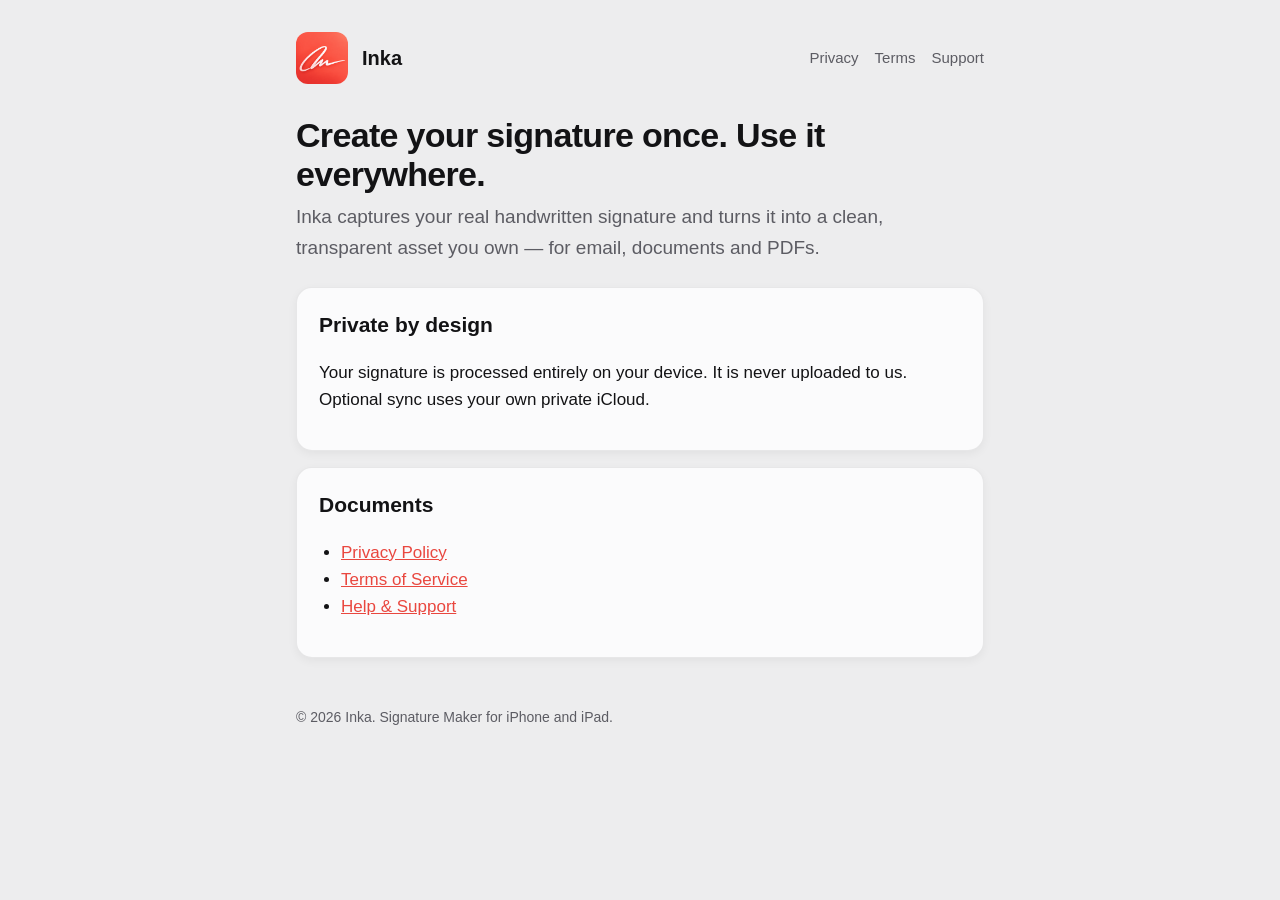
==== index.html @ 5f630275 "Add Inka legal and support pages Co-Authored-By: Claude Fable 5.1 <noreply@anthropic.com>" ====
<!doctype html><html lang="en"><head><meta charset="utf-8"><meta name="viewport" content="width=device-width,initial-scale=1"><link rel="stylesheet" href="style.css"><link rel="icon" href="icon.png"><title>Inka — Signature Maker</title></head><body><main><header><img src="icon.png" alt=""><a href="index.html">Inka</a><nav><a href="privacy.html">Privacy</a><a href="terms.html">Terms</a><a href="support.html">Support</a></nav></header>
<h1>Create your signature once. Use it everywhere.</h1>
<p class="lede">Inka captures your real handwritten signature and turns it into a clean, transparent asset you own — for email, documents and PDFs.</p>
<div class="card"><h2>Private by design</h2><p>Your signature is processed entirely on your device. It is never uploaded to us. Optional sync uses your own private iCloud.</p></div>
<div class="card"><h2>Documents</h2><ul><li><a href="privacy.html">Privacy Policy</a></li><li><a href="terms.html">Terms of Service</a></li><li><a href="support.html">Help &amp; Support</a></li></ul></div>
<footer>© 2026 Inka. Signature Maker for iPhone and iPad.</footer></main></body></html>
---- style.css ----
:root{--ground:#EDEDEE;--surface:#FBFBFC;--text:#131315;--muted:#5C5C63;--line:rgba(0,0,0,.08);--coral:#E9473F;--vault:#7C3AED}
@media (prefers-color-scheme:dark){:root{--ground:#121214;--surface:#1A1A1D;--text:#E8E8EA;--muted:#A3A3AB;--line:rgba(255,255,255,.1);--coral:#FF6257;--vault:#8F6FDB}}
*{box-sizing:border-box}
body{margin:0;background:var(--ground);color:var(--text);font:17px/1.6 -apple-system,BlinkMacSystemFont,"SF Pro Text","Helvetica Neue",Arial,sans-serif;-webkit-font-smoothing:antialiased}
main{max-width:720px;margin:0 auto;padding:32px 16px 80px}
header{display:flex;align-items:center;gap:14px;margin-bottom:32px}
header img{width:52px;height:52px;border-radius:12px}
header a{color:var(--text);text-decoration:none;font-weight:700;font-size:20px}
nav{margin-left:auto;display:flex;gap:16px;font-size:15px;flex-wrap:wrap}
nav a{color:var(--muted);font-weight:500;font-size:15px}
h1{font-size:34px;line-height:1.15;margin:0 0 8px;letter-spacing:-.02em}
h2{font-size:21px;margin:36px 0 8px}
p,li{color:var(--text)}
.lede{color:var(--muted);font-size:19px;margin:0 0 24px}
.meta{color:var(--muted);font-size:14px}
.card{background:var(--surface);border:1px solid var(--line);border-radius:16px;padding:20px 22px;margin:16px 0;box-shadow:0 3px 10px rgba(0,0,0,.05)}
.card h2{margin-top:0}
a{color:var(--coral)}
ul{padding-left:22px}
table{width:100%;border-collapse:collapse;font-size:15px}
td,th{text-align:left;padding:10px 8px;border-bottom:1px solid var(--line);vertical-align:top}
th{color:var(--muted);font-weight:600}
footer{margin-top:48px;color:var(--muted);font-size:14px}
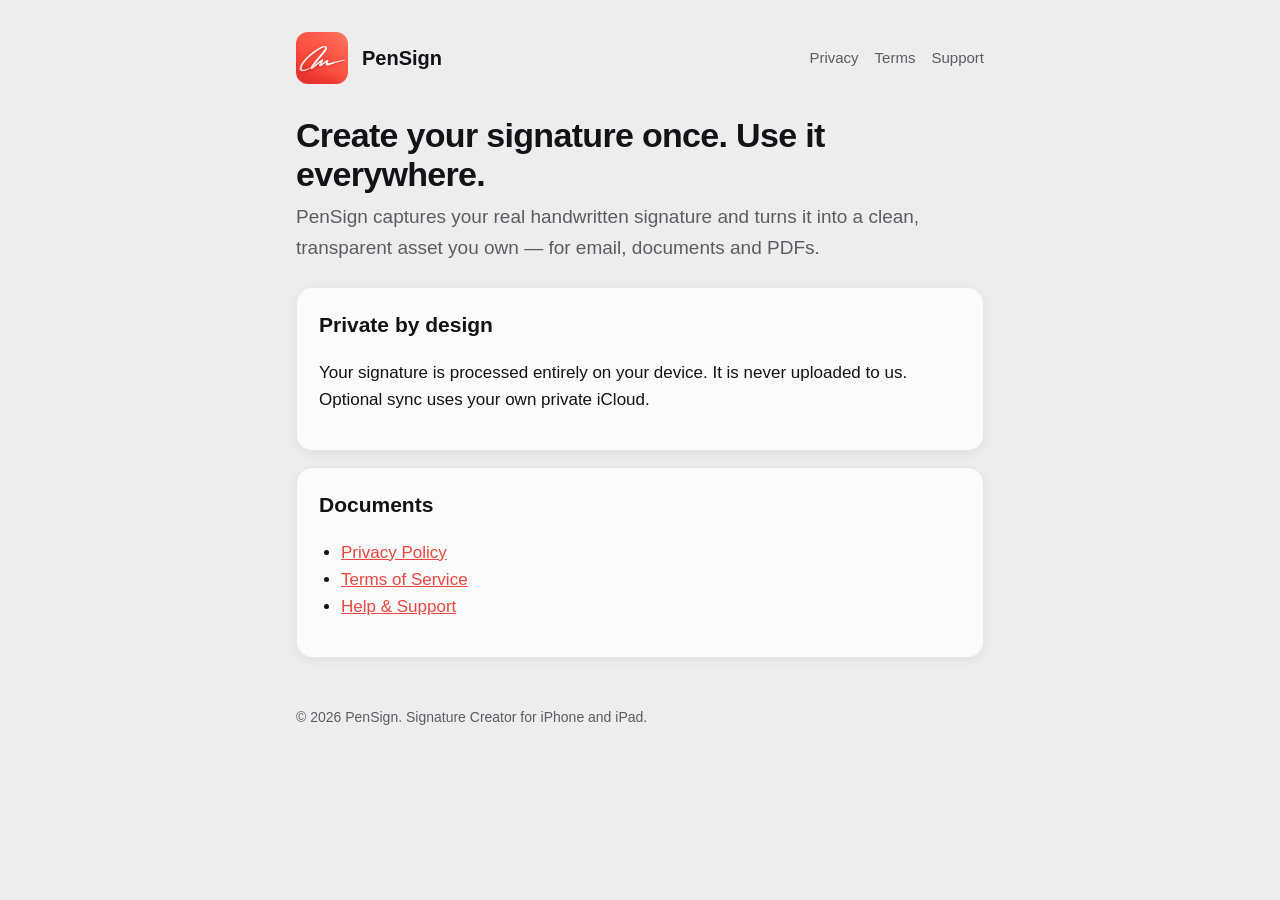
==== commit 372685f0: "Rename the app to PenSign Co-Authored-By: Claude Fable 5.1 <noreply@anthropic.com>" ====
--- a/index.html
+++ b/index.html
@@ -1,6 +1,6 @@
-<!doctype html><html lang="en"><head><meta charset="utf-8"><meta name="viewport" content="width=device-width,initial-scale=1"><link rel="stylesheet" href="style.css"><link rel="icon" href="icon.png"><title>Inka — Signature Maker</title></head><body><main><header><img src="icon.png" alt=""><a href="index.html">Inka</a><nav><a href="privacy.html">Privacy</a><a href="terms.html">Terms</a><a href="support.html">Support</a></nav></header>
+<!doctype html><html lang="en"><head><meta charset="utf-8"><meta name="viewport" content="width=device-width,initial-scale=1"><link rel="stylesheet" href="style.css"><link rel="icon" href="icon.png"><title>PenSign — Signature Creator</title></head><body><main><header><img src="icon.png" alt=""><a href="index.html">PenSign</a><nav><a href="privacy.html">Privacy</a><a href="terms.html">Terms</a><a href="support.html">Support</a></nav></header>
 <h1>Create your signature once. Use it everywhere.</h1>
-<p class="lede">Inka captures your real handwritten signature and turns it into a clean, transparent asset you own — for email, documents and PDFs.</p>
+<p class="lede">PenSign captures your real handwritten signature and turns it into a clean, transparent asset you own — for email, documents and PDFs.</p>
 <div class="card"><h2>Private by design</h2><p>Your signature is processed entirely on your device. It is never uploaded to us. Optional sync uses your own private iCloud.</p></div>
 <div class="card"><h2>Documents</h2><ul><li><a href="privacy.html">Privacy Policy</a></li><li><a href="terms.html">Terms of Service</a></li><li><a href="support.html">Help &amp; Support</a></li></ul></div>
-<footer>© 2026 Inka. Signature Maker for iPhone and iPad.</footer></main></body></html>
+<footer>© 2026 PenSign. Signature Creator for iPhone and iPad.</footer></main></body></html>
